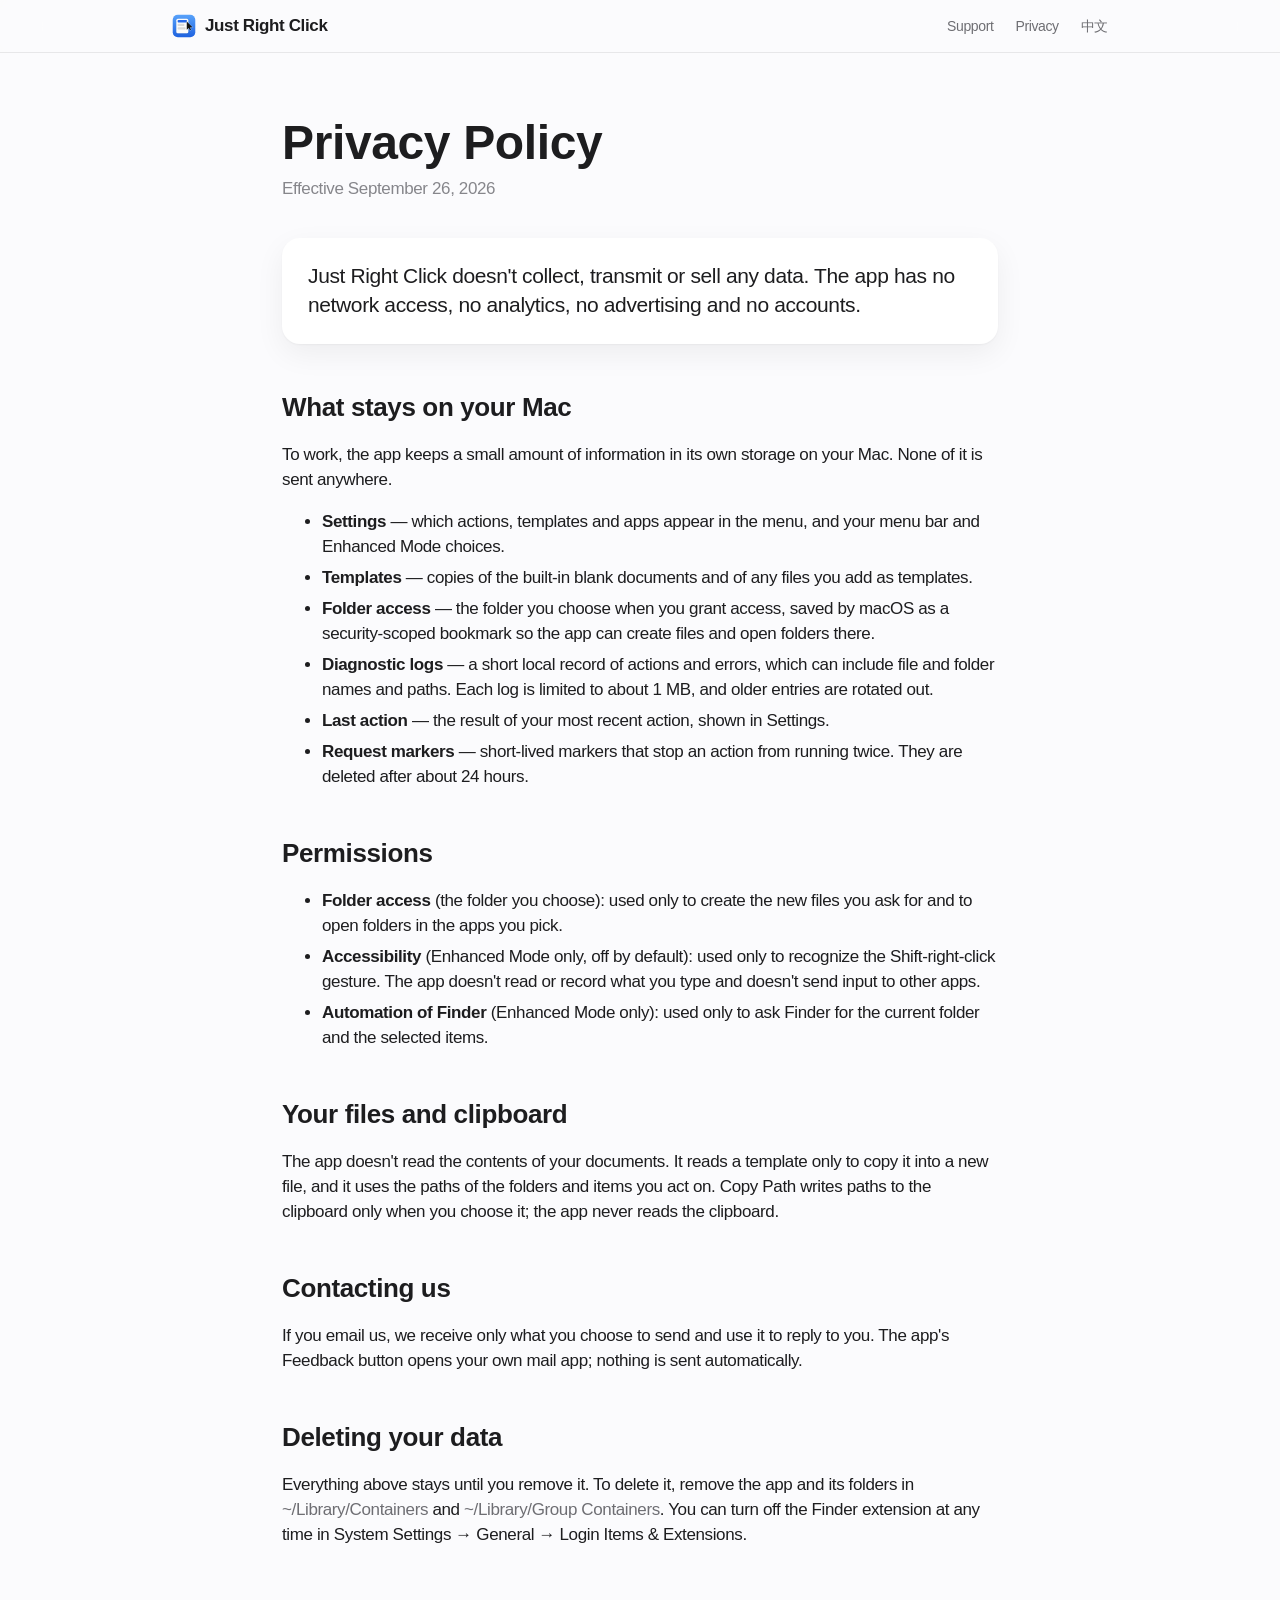
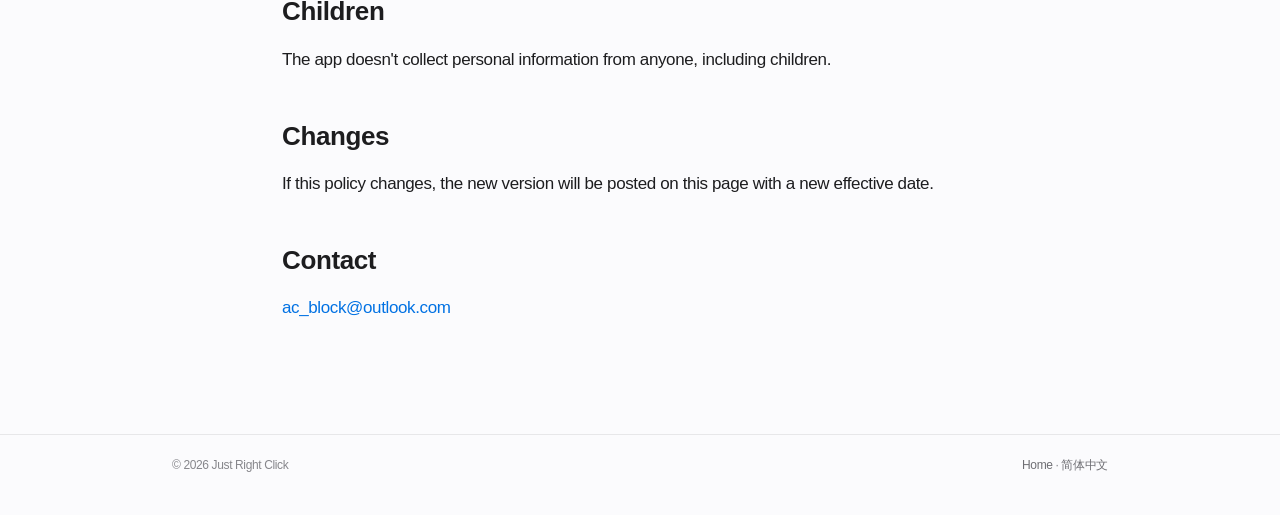
==== privacy.html @ d0d5bc8d "Add support site and privacy policy" ====
<!doctype html>
<html lang="en">
<head>
<meta charset="utf-8">
<meta name="viewport" content="width=device-width, initial-scale=1">
<meta name="color-scheme" content="light dark">
<title>Privacy Policy — Just Right Click</title>
<meta name="description" content="Just Right Click doesn't collect, transmit or sell any data.">
<link rel="icon" href="icon.svg" type="image/svg+xml">
<link rel="alternate" hreflang="zh-Hans" href="zh-privacy.html">
<link rel="stylesheet" href="style.css">
</head>
<body>
<header class="nav">
  <div class="wrap">
    <a class="brand" href="./"><img src="icon.svg" alt="">Just Right Click</a>
    <nav class="nav-links">
      <a href="./#support">Support</a>
      <a href="privacy.html">Privacy</a>
      <a href="zh-privacy.html" lang="zh-Hans" hreflang="zh-Hans">中文</a>
    </nav>
  </div>
</header>

<main class="legal">
  <h1>Privacy Policy</h1>
  <p class="date">Effective September 26, 2026</p>

  <p class="summary">Just Right Click doesn't collect, transmit or sell any data. The app has no network access, no analytics, no advertising and no accounts.</p>

  <h2>What stays on your Mac</h2>
  <p>To work, the app keeps a small amount of information in its own storage on your Mac. None of it is sent anywhere.</p>
  <ul>
    <li><strong>Settings</strong> — which actions, templates and apps appear in the menu, and your menu bar and Enhanced Mode choices.</li>
    <li><strong>Templates</strong> — copies of the built-in blank documents and of any files you add as templates.</li>
    <li><strong>Folder access</strong> — the folder you choose when you grant access, saved by macOS as a security-scoped bookmark so the app can create files and open folders there.</li>
    <li><strong>Diagnostic logs</strong> — a short local record of actions and errors, which can include file and folder names and paths. Each log is limited to about 1 MB, and older entries are rotated out.</li>
    <li><strong>Last action</strong> — the result of your most recent action, shown in Settings.</li>
    <li><strong>Request markers</strong> — short-lived markers that stop an action from running twice. They are deleted after about 24 hours.</li>
  </ul>

  <h2>Permissions</h2>
  <ul>
    <li><strong>Folder access</strong> (the folder you choose): used only to create the new files you ask for and to open folders in the apps you pick.</li>
    <li><strong>Accessibility</strong> (Enhanced Mode only, off by default): used only to recognize the Shift-right-click gesture. The app doesn't read or record what you type and doesn't send input to other apps.</li>
    <li><strong>Automation of Finder</strong> (Enhanced Mode only): used only to ask Finder for the current folder and the selected items.</li>
  </ul>

  <h2>Your files and clipboard</h2>
  <p>The app doesn't read the contents of your documents. It reads a template only to copy it into a new file, and it uses the paths of the folders and items you act on. Copy Path writes paths to the clipboard only when you choose it; the app never reads the clipboard.</p>

  <h2>Contacting us</h2>
  <p>If you email us, we receive only what you choose to send and use it to reply to you. The app's Feedback button opens your own mail app; nothing is sent automatically.</p>

  <h2>Deleting your data</h2>
  <p>Everything above stays until you remove it. To delete it, remove the app and its folders in <span class="muted">~/Library/Containers</span> and <span class="muted">~/Library/Group Containers</span>. You can turn off the Finder extension at any time in System Settings → General → Login Items &amp; Extensions.</p>

  <h2>Children</h2>
  <p>The app doesn't collect personal information from anyone, including children.</p>

  <h2>Changes</h2>
  <p>If this policy changes, the new version will be posted on this page with a new effective date.</p>

  <h2>Contact</h2>
  <p><a href="mailto:ac_block@outlook.com?subject=Just%20Right%20Click%20Privacy">ac_block@outlook.com</a></p>
</main>

<footer>
  <div class="wrap">
    <span>© 2026 Just Right Click</span>
    <span><a href="./">Home</a> · <a href="zh-privacy.html" lang="zh-Hans">简体中文</a></span>
  </div>
</footer>
</body>
</html>
---- style.css ----
/* Just Right Click · support site. System fonts only, no external requests. */
:root {
  --bg: #fbfbfd;
  --surface: #ffffff;
  --text: #1d1d1f;
  --secondary: #6e6e73;
  --tertiary: #86868b;
  --accent: #0071e3;
  --line: rgba(0, 0, 0, 0.08);
  --shadow: 0 1px 2px rgba(0, 0, 0, 0.04), 0 10px 30px rgba(0, 0, 0, 0.06);
  --nav: rgba(251, 251, 253, 0.72);
  --menu: rgba(242, 242, 244, 0.9);
  --menu-line: rgba(0, 0, 0, 0.1);
  --menu-dim: rgba(29, 29, 31, 0.5);
  --sel: #0a7aff;
  --glow: radial-gradient(60% 55% at 50% 0%, rgba(0, 113, 227, 0.1), transparent 70%);
}

@media (prefers-color-scheme: dark) {
  :root {
    --bg: #000000;
    --surface: #161617;
    --text: #f5f5f7;
    --secondary: #a1a1a6;
    --tertiary: #86868b;
    --accent: #2997ff;
    --line: rgba(255, 255, 255, 0.12);
    --shadow: 0 1px 2px rgba(0, 0, 0, 0.5), 0 10px 30px rgba(0, 0, 0, 0.55);
    --nav: rgba(0, 0, 0, 0.72);
    --menu: rgba(44, 44, 46, 0.92);
    --menu-line: rgba(255, 255, 255, 0.12);
    --menu-dim: rgba(245, 245, 247, 0.45);
    --glow: radial-gradient(60% 55% at 50% 0%, rgba(41, 151, 255, 0.16), transparent 70%);
  }
}

* { box-sizing: border-box; }
html { -webkit-text-size-adjust: 100%; scroll-behavior: smooth; }
body {
  margin: 0;
  background: var(--bg);
  color: var(--text);
  font: 17px/1.47 -apple-system, BlinkMacSystemFont, "SF Pro Text", "PingFang SC", "Hiragino Sans GB",
    "Helvetica Neue", Helvetica, Arial, sans-serif;
  letter-spacing: -0.022em;
  -webkit-font-smoothing: antialiased;
}
:lang(zh-Hans) body, body:lang(zh-Hans) { letter-spacing: 0; }
a { color: var(--accent); text-decoration: none; }
a:hover { text-decoration: underline; }
.sprite { display: none; }
.wrap { max-width: 980px; margin: 0 auto; padding: 0 22px; }

/* Navigation */
.nav {
  position: sticky; top: 0; z-index: 10;
  background: var(--nav);
  -webkit-backdrop-filter: saturate(180%) blur(20px);
  backdrop-filter: saturate(180%) blur(20px);
  border-bottom: 1px solid var(--line);
}
.nav .wrap { display: flex; align-items: center; justify-content: space-between; height: 52px; }
.brand { display: flex; align-items: center; gap: 9px; color: var(--text); font-weight: 600; font-size: 17px; }
.brand:hover { text-decoration: none; }
.brand img { width: 24px; height: 24px; }
.nav-links { display: flex; gap: 22px; font-size: 14px; }
.nav-links a { color: var(--secondary); }
.nav-links a:hover { color: var(--text); text-decoration: none; }

/* Hero */
.hero { text-align: center; padding: 76px 22px 24px; background: var(--glow); }
.hero .icon { width: 132px; height: 132px; filter: drop-shadow(0 14px 28px rgba(0, 0, 0, 0.2)); }
.hero h1 { font-size: 64px; line-height: 1.06; letter-spacing: -0.015em; font-weight: 700; margin: 26px 0 12px; }
.hero .tagline { font-size: 28px; line-height: 1.14; color: var(--secondary); font-weight: 600; margin: 0 auto 18px; max-width: 700px; letter-spacing: 0.004em; }
.hero .meta { font-size: 15px; color: var(--tertiary); margin: 0; }

/* Menu illustration */
.demo { position: relative; display: flex; justify-content: center; align-items: flex-start; gap: 0; margin: 48px auto 8px; height: 300px; }
.menu {
  width: 232px; padding: 5px; border-radius: 11px; text-align: left;
  background: var(--menu);
  -webkit-backdrop-filter: blur(30px); backdrop-filter: blur(30px);
  border: 1px solid var(--menu-line);
  box-shadow: 0 18px 48px rgba(0, 0, 0, 0.18), 0 2px 6px rgba(0, 0, 0, 0.08);
  font-size: 13px; line-height: 1; letter-spacing: 0;
}
.menu .mi { display: flex; align-items: center; gap: 8px; height: 24px; padding: 0 9px; border-radius: 5px; color: var(--text); white-space: nowrap; }
.menu .mi svg { width: 15px; height: 15px; flex: none; }
.menu .mi .sp { flex: 1; }
.menu .mi.dim { color: var(--menu-dim); padding-left: 32px; }
.menu .mi.sel { background: var(--sel); color: #fff; }
.menu .sep { height: 1px; margin: 5px 9px; background: var(--menu-line); }
.menu.sub { width: 206px; margin-top: 64px; margin-left: -6px; }
.ft { width: 13px; height: 16px; border-radius: 2px; flex: none; position: relative; background: #c7c7cc; }
.ft::after { content: ""; position: absolute; left: 3px; right: 3px; bottom: 3px; height: 2px; border-radius: 1px; background: rgba(255, 255, 255, 0.85); }
.ft.doc { background: #2b6fd6; } .ft.sheet { background: #1e8e4f; } .ft.slide { background: #d35230; }
.cursor { position: absolute; width: 18px; height: 26px; }

/* Feature cards */
.features { display: grid; grid-template-columns: repeat(3, 1fr); gap: 20px; padding: 40px 22px 72px; }
.card { background: var(--surface); border-radius: 20px; padding: 30px 28px 32px; box-shadow: var(--shadow); }
.card > svg { width: 40px; height: 40px; color: var(--accent); }
.card h3 { font-size: 24px; line-height: 1.17; margin: 18px 0 10px; letter-spacing: 0.009em; }
.card p { color: var(--secondary); margin: 0; font-size: 17px; }

/* Blocks */
.block { padding: 80px 0; border-top: 1px solid var(--line); }
.block h2 { font-size: 48px; line-height: 1.08; margin: 0 0 14px; font-weight: 700; letter-spacing: -0.003em; }
.lead { font-size: 21px; line-height: 1.38; color: var(--secondary); margin: 0 0 44px; max-width: 760px; }
.points { display: grid; grid-template-columns: repeat(2, 1fr); gap: 40px 48px; }
.point svg { width: 30px; height: 30px; color: var(--accent); }
.point h4 { font-size: 21px; margin: 12px 0 6px; letter-spacing: 0.011em; }
.point p { margin: 0; color: var(--secondary); }

.steps { list-style: none; counter-reset: step; padding: 0; margin: 0; display: grid; grid-template-columns: repeat(3, 1fr); gap: 20px; }
.steps li { counter-increment: step; background: var(--surface); border-radius: 18px; padding: 26px 24px 28px; box-shadow: var(--shadow); color: var(--secondary); }
.steps li::before {
  content: counter(step); display: grid; place-items: center;
  width: 32px; height: 32px; border-radius: 50%; margin-bottom: 16px;
  background: var(--accent); color: #fff; font-weight: 600; font-size: 16px;
}
.steps strong { display: block; color: var(--text); font-size: 19px; margin-bottom: 6px; }

/* FAQ */
.faq { margin: 8px 0 48px; border-top: 1px solid var(--line); }
.faq details { border-bottom: 1px solid var(--line); padding: 20px 0; }
.faq summary { list-style: none; cursor: pointer; display: flex; justify-content: space-between; gap: 16px; font-size: 19px; font-weight: 600; }
.faq summary::-webkit-details-marker { display: none; }
.faq summary::after { content: "+"; color: var(--tertiary); font-weight: 300; font-size: 26px; line-height: 0.9; }
.faq details[open] summary::after { content: "−"; }
.faq details p { margin: 12px 0 0; color: var(--secondary); max-width: 800px; }
.contact { text-align: center; }
.contact h3 { margin-top: 0; }

/* Legal pages */
.legal { max-width: 760px; margin: 0 auto; padding: 64px 22px 96px; }
.legal h1 { font-size: 48px; line-height: 1.08; margin: 0 0 8px; }
.legal .date { color: var(--tertiary); margin: 0 0 36px; }
.legal .summary { font-size: 21px; line-height: 1.38; background: var(--surface); border-radius: 18px; padding: 24px 26px; box-shadow: var(--shadow); margin: 0 0 12px; }
.legal h2 { font-size: 26px; margin: 44px 0 10px; }
.legal p, .legal li { color: var(--text); }
.legal li { margin: 6px 0; }
.legal .muted { color: var(--secondary); }

/* Footer */
footer { border-top: 1px solid var(--line); padding: 22px 0 40px; font-size: 12px; color: var(--tertiary); }
footer .wrap { display: flex; justify-content: space-between; flex-wrap: wrap; gap: 10px; }
footer a { color: var(--secondary); }

@media (max-width: 834px) {
  .features, .steps { grid-template-columns: 1fr; }
  .points { grid-template-columns: 1fr; }
}
@media (max-width: 734px) {
  .hero { padding-top: 56px; }
  .hero h1 { font-size: 44px; }
  .hero .tagline { font-size: 21px; }
  .block { padding: 60px 0; }
  .block h2, .legal h1 { font-size: 36px; }
  .demo { transform: scale(0.82); transform-origin: top center; height: 250px; margin-top: 32px; }
}
@media (max-width: 480px) {
  .menu.sub { display: none; }
  .demo { height: 196px; }
  .nav-links { gap: 16px; }
}
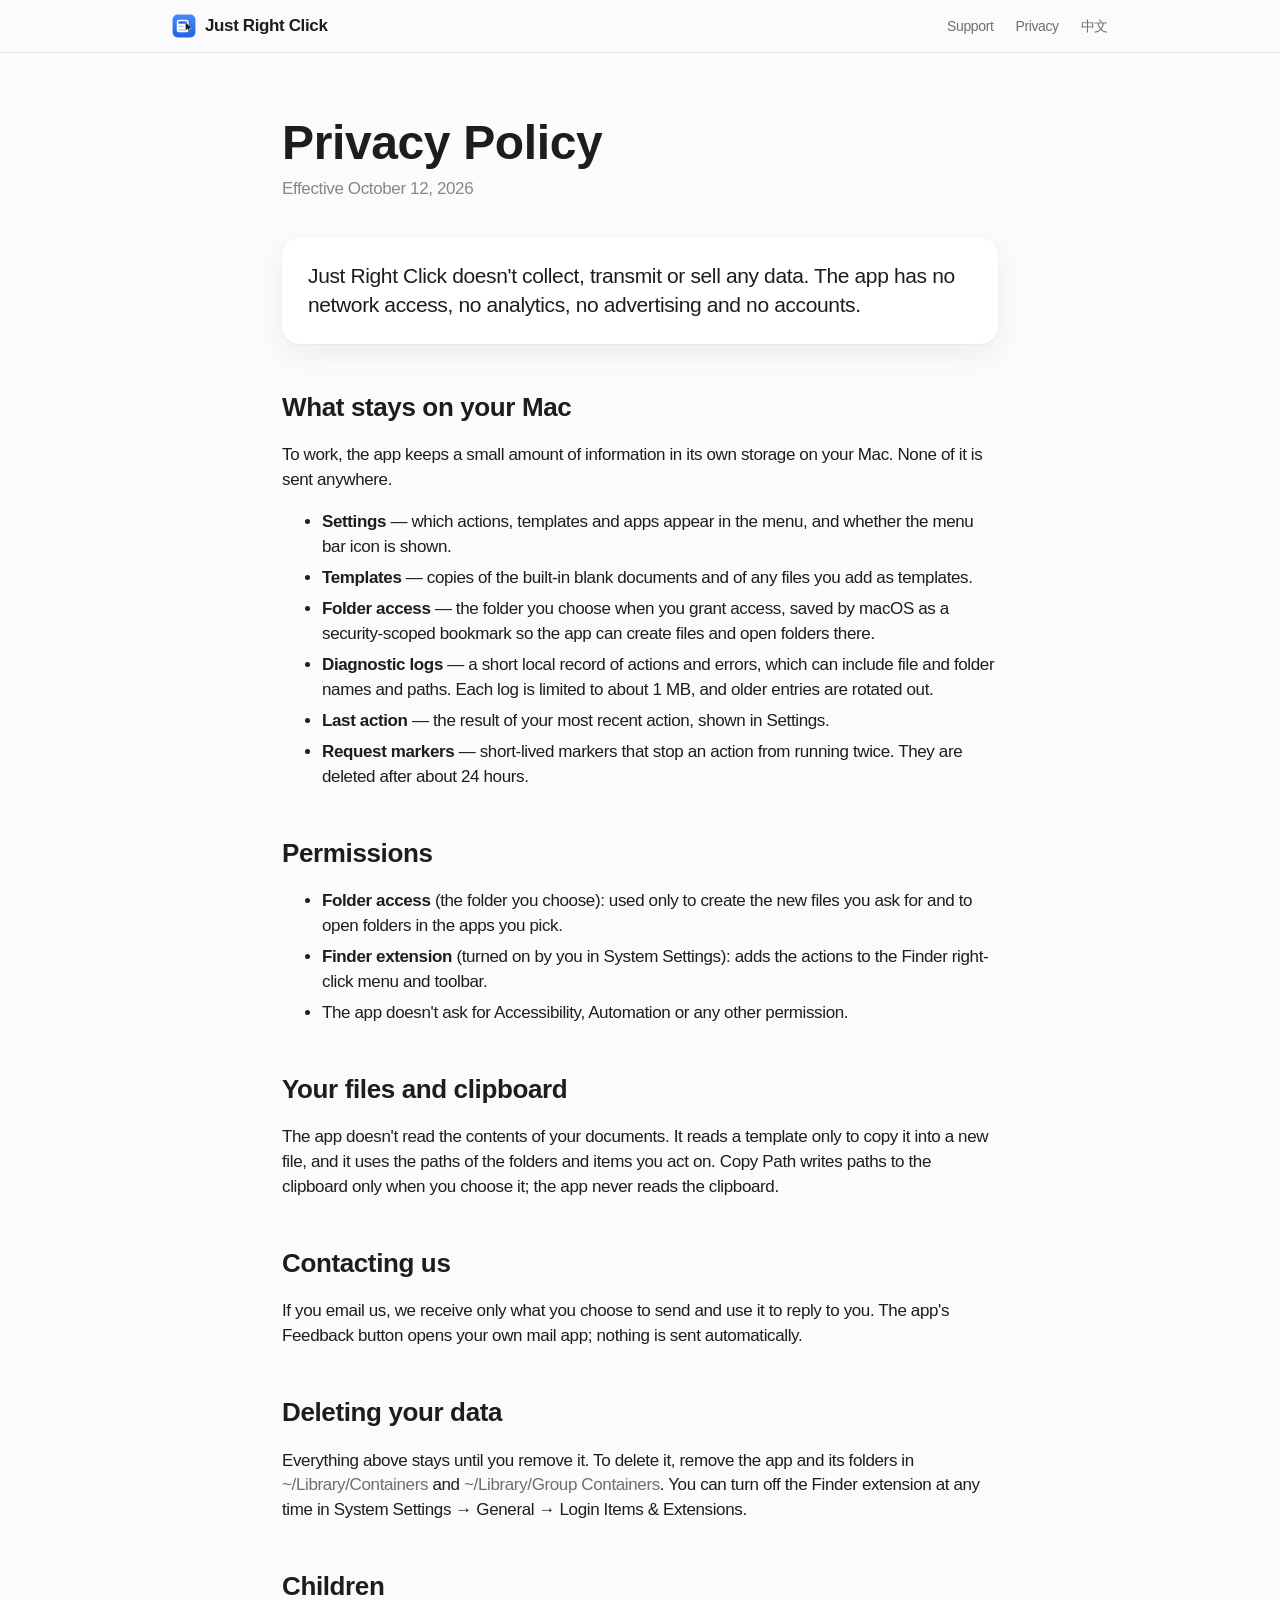
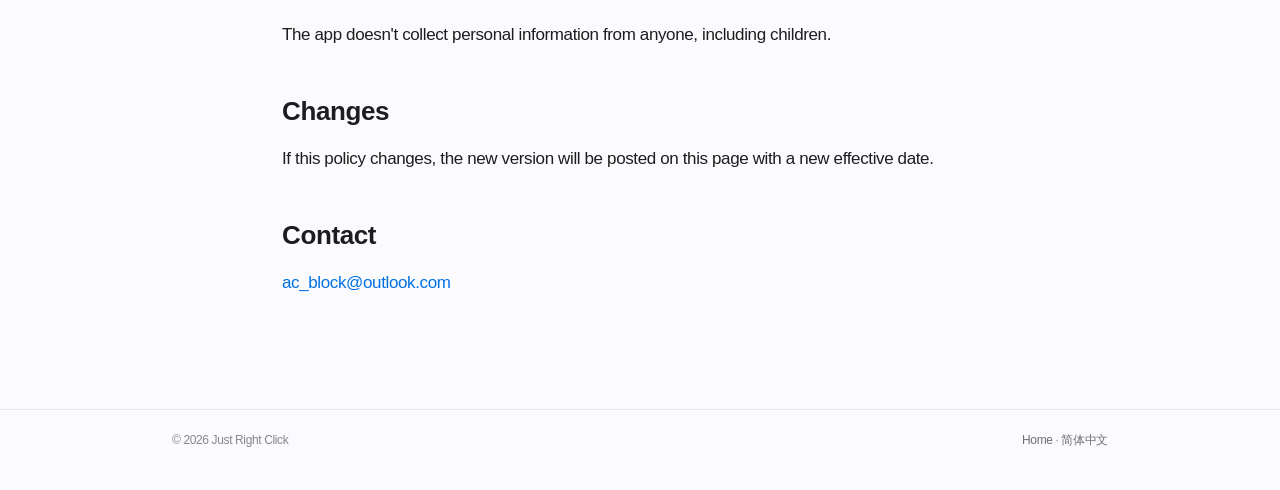
==== commit 6cdb959e: "Remove Enhanced Mode from the site; iCloud Drive uses the toolbar button / 网站删去增强模式，iCloud 云盘改用工具栏按钮" ====
--- a/privacy.html
+++ b/privacy.html
@@ -24,14 +24,14 @@
 
 <main class="legal">
   <h1>Privacy Policy</h1>
-  <p class="date">Effective September 26, 2026</p>
+  <p class="date">Effective October 12, 2026</p>
 
   <p class="summary">Just Right Click doesn't collect, transmit or sell any data. The app has no network access, no analytics, no advertising and no accounts.</p>
 
   <h2>What stays on your Mac</h2>
   <p>To work, the app keeps a small amount of information in its own storage on your Mac. None of it is sent anywhere.</p>
   <ul>
-    <li><strong>Settings</strong> — which actions, templates and apps appear in the menu, and your menu bar and Enhanced Mode choices.</li>
+    <li><strong>Settings</strong> — which actions, templates and apps appear in the menu, and whether the menu bar icon is shown.</li>
     <li><strong>Templates</strong> — copies of the built-in blank documents and of any files you add as templates.</li>
     <li><strong>Folder access</strong> — the folder you choose when you grant access, saved by macOS as a security-scoped bookmark so the app can create files and open folders there.</li>
     <li><strong>Diagnostic logs</strong> — a short local record of actions and errors, which can include file and folder names and paths. Each log is limited to about 1 MB, and older entries are rotated out.</li>
@@ -42,8 +42,8 @@
   <h2>Permissions</h2>
   <ul>
     <li><strong>Folder access</strong> (the folder you choose): used only to create the new files you ask for and to open folders in the apps you pick.</li>
-    <li><strong>Accessibility</strong> (Enhanced Mode only, off by default): used only to recognize the Shift-right-click gesture. The app doesn't read or record what you type and doesn't send input to other apps.</li>
-    <li><strong>Automation of Finder</strong> (Enhanced Mode only): used only to ask Finder for the current folder and the selected items.</li>
+    <li><strong>Finder extension</strong> (turned on by you in System Settings): adds the actions to the Finder right-click menu and toolbar.</li>
+    <li>The app doesn't ask for Accessibility, Automation or any other permission.</li>
   </ul>
 
   <h2>Your files and clipboard</h2>
